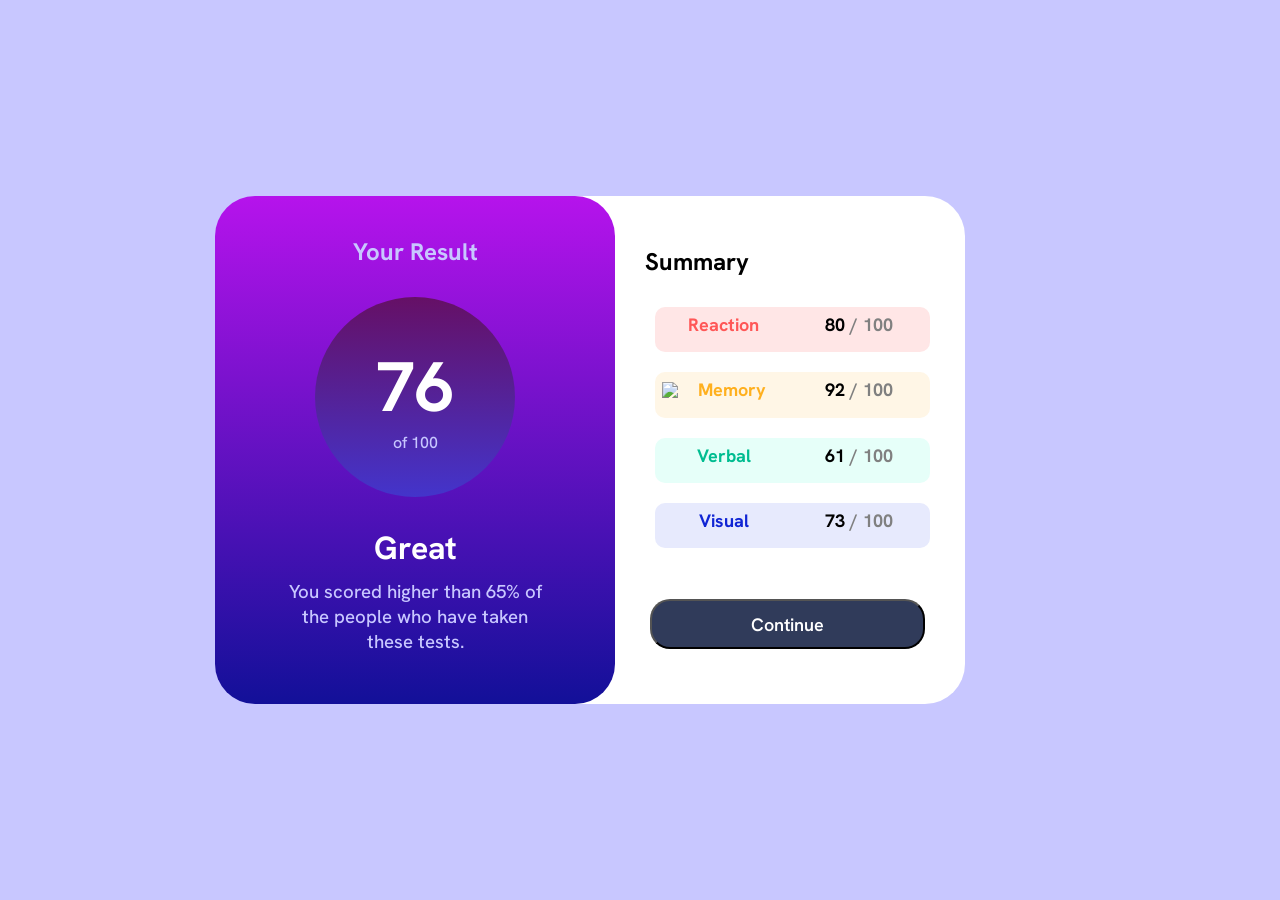
==== index.html @ 1e327eb2 "Add files via upload" ====
<!DOCTYPE html>
<html lang="en">
<head>
  <meta charset="UTF-8">
  <meta name="viewport" content="width=device-width, initial-scale=1.0">
  <title>Results_summary_component</title>
  <link rel="stylesheet" href="style.css">
  <link rel="preconnect" href="https://fonts.googleapis.com">
<link rel="preconnect" href="https://fonts.gstatic.com" crossorigin>
<link href="https://fonts.googleapis.com/css2?family=Hanken+Grotesk:ital,wght@0,100..900;1,100..900&family=Inter:ital,opsz,wght@0,14..32,100..900;1,14..32,100..900&display=swap" rel="stylesheet">
</head>
<body>
  <div class="container">
    <div class="result">
      <h2 class="title">Your Result</h2>
        <div class="image">
          <h1>76</h1>
          <p>of 100</p>
        </div>
      <h1>Great</h1>
      <h3>You scored higher than 65% of the people who have taken these tests.</h3>
    </div>
<div class="summary">
      <h2>Summary</h2>

        <div class="rectangles">    
      
            <div class="rea">
              <div><img src="./Images/icon-reaction.svg" alt="">Reaction</div> <div><span>80 </span>  / 100</div>
            </div>

            <div class="mem">
              <div><img src="Images/icon-memory.svg">Memory</div> <div><span>92</span> / 100</div>
            </div>
            
            <div class="ver">
              <div><img src="Images/icon-verbal.svg" alt="">Verbal</div> <div><span>61</span> / 100</div>
            </div>

            <div class="vis">
              <div><img src="Images/icon-visual.svg" alt="">Visual</div> <div><span>73</span> / 100</div>
            </div>

      </div>

      <button>Continue</button>
  </div>
</body>
</html>
---- style.css ----
* {
  padding: 0;
  margin: 0;
  text-decoration: none;
  box-sizing: border-box;
}
:root {
  font-family: "Hanken Grotesk" ;
}
body {
  background-color: hsl(241, 100%, 89%);
  min-height: 100vh;
  display: grid;
  place-content: center;
}

.container {
  display: flex;
}

.result {
  width: 400px;
  background-image: linear-gradient( to bottom, hsla(285, 85%, 50%, 1), hsl(241, 81%, 33%));
  text-align: center;
  padding: 50px 70px;
  border-radius: 40px;
  color: white;
  display: inline;
}
.title {
  margin-top: -10px;
  margin-bottom: 40px;
  color: hsl(241, 100%, 89%);
  font-weight: 700;
  text-align: center;
  display: flex;
  justify-content: center;
}
.image {
  border-radius: 50%;
  background-image: linear-gradient( to bottom, hsla(300, 73%, 23%, 1),hsl(246, 59%, 50%) );
  width: 200px;
  height: 200px;
  box-shadow: 100px;
  margin: 30px auto;
  display: flex;
  flex-direction: column;
  justify-content: center;
}

.result h1:last-of-type {
  margin-bottom: 10px;
  font-weight: 500px
}
.result h3 {
  font-weight: 500;
  color: hsl(241, 100%, 89%);

}
p {
  color: hsl(241, 100%, 89%);
  margin-top: -10px;
  font-weight: 500
}
h1:first-child {
  font-size: 70px;
  
}

.summary {
  width: 450px;
  background-color: hsl(0, 0%, 100%);
  text-align: center;
  padding: 50px 70px;
  border-radius: 40px;
  color: white;
  display: inline;
  color: black;
  position: relative;
  left: -100px;
  z-index: -1;
  display: flex;
  flex-direction: column;
  padding-left: 130px
}

h2:last-of-type {
  text-align: left;
  margin-bottom: 20px;
}
.rectangles div {
  height: 15%;
  width: 110%;
  text-align: left;
  padding: 10px auto ;
  margin: 10px;
  margin-bottom: 20px;
  border-radius: 10px;
  display: flex;
  justify-content: center;
  align-items: center;
  justify-content: center;
  font-weight: 700;
  font-size: 18px;
}

.rea:first-child {
  color:  hsl(0, 100%, 67%);
  background-color: hsl(0, 100%, 95%);
  
}
.rectangles img {
  position: relative;
  left: -20px
}
.rectangles div div:last-child {
  color: grey
}
.rectangles span {
  color: black;
  position: relative;
  right: 5px
}

.mem {
  color: hsl(39, 100%, 56%);
  background-color: hsl(39, 100%, 95%);
}
.ver {
  color: hsl(166, 100%, 37%);
  background-color: hsl(166, 100%, 95%);
}
.vis {
  color: hsl(234, 85%, 45%);
  background-color: hsl(234, 85%, 95%);
}

button {
  color: white;
  text-decoration: none;
  background-color: hsl(224, 30%, 27%); 
  height: 50px;
  display: flex;
  justify-content: center;
  align-items: center;
  border-radius: 20px;
  width: 110%;
  position: relative;
  left: 5px;
  cursor: pointer;
  font-weight: 600;
  font-family: "Hanken Grotesk";
  font-size: 18px;;
}
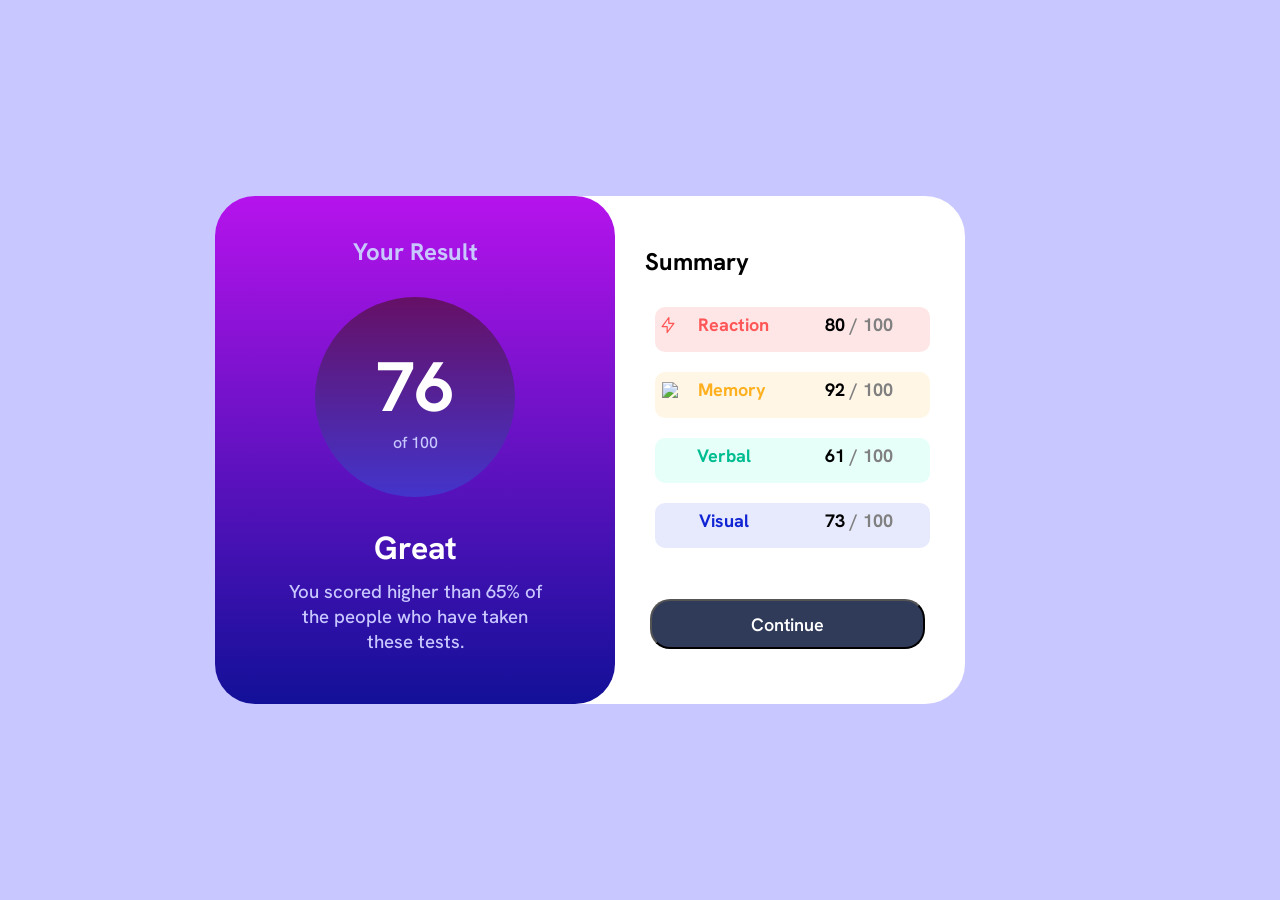
==== commit 8f529216: "Update index.html" ====
--- a/index.html
+++ b/index.html
@@ -26,19 +26,19 @@
         <div class="rectangles">    
       
             <div class="rea">
-              <div><img src="./Images/icon-reaction.svg" alt="">Reaction</div> <div><span>80 </span>  / 100</div>
+              <div><img src="icon-reaction.svg" alt="">Reaction</div> <div><span>80 </span>  / 100</div>
             </div>
 
             <div class="mem">
-              <div><img src="Images/icon-memory.svg">Memory</div> <div><span>92</span> / 100</div>
+              <div><img src="images/icon-memory.svg">Memory</div> <div><span>92</span> / 100</div>
             </div>
             
             <div class="ver">
-              <div><img src="Images/icon-verbal.svg" alt="">Verbal</div> <div><span>61</span> / 100</div>
+              <div><img src="images/icon-verbal.svg" alt="">Verbal</div> <div><span>61</span> / 100</div>
             </div>
 
             <div class="vis">
-              <div><img src="Images/icon-visual.svg" alt="">Visual</div> <div><span>73</span> / 100</div>
+              <div><img src="images/icon-visual.svg" alt="">Visual</div> <div><span>73</span> / 100</div>
             </div>
 
       </div>
@@ -46,4 +46,4 @@
       <button>Continue</button>
   </div>
 </body>
-</html>+</html>
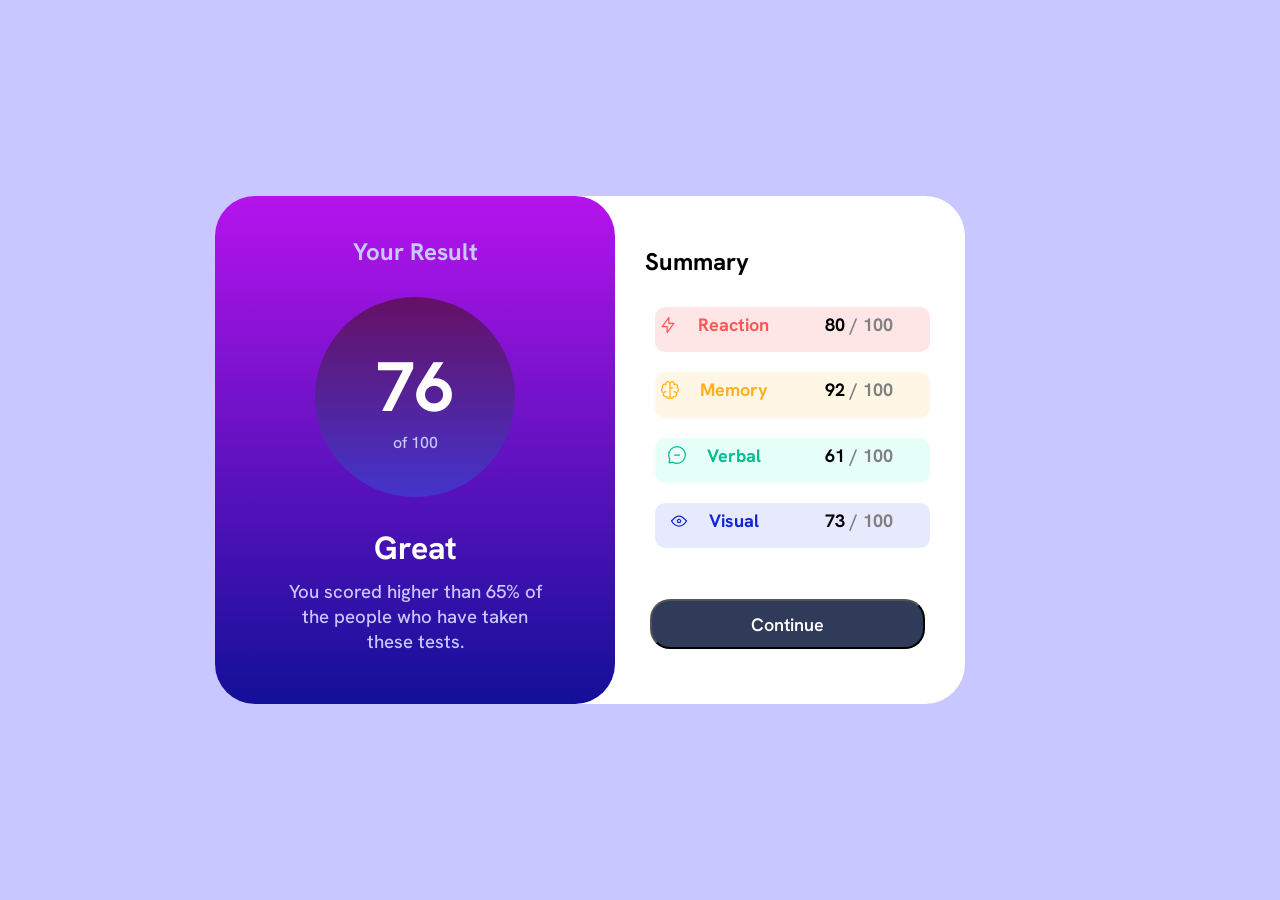
==== commit 6e6970d2: "Update index.html" ====
--- a/index.html
+++ b/index.html
@@ -30,15 +30,15 @@
             </div>
 
             <div class="mem">
-              <div><img src="images/icon-memory.svg">Memory</div> <div><span>92</span> / 100</div>
+              <div><img src="icon-memory.svg">Memory</div> <div><span>92</span> / 100</div>
             </div>
             
             <div class="ver">
-              <div><img src="images/icon-verbal.svg" alt="">Verbal</div> <div><span>61</span> / 100</div>
+              <div><img src="icon-verbal.svg" alt="">Verbal</div> <div><span>61</span> / 100</div>
             </div>
 
             <div class="vis">
-              <div><img src="images/icon-visual.svg" alt="">Visual</div> <div><span>73</span> / 100</div>
+              <div><img src="icon-visual.svg" alt="">Visual</div> <div><span>73</span> / 100</div>
             </div>
 
       </div>
